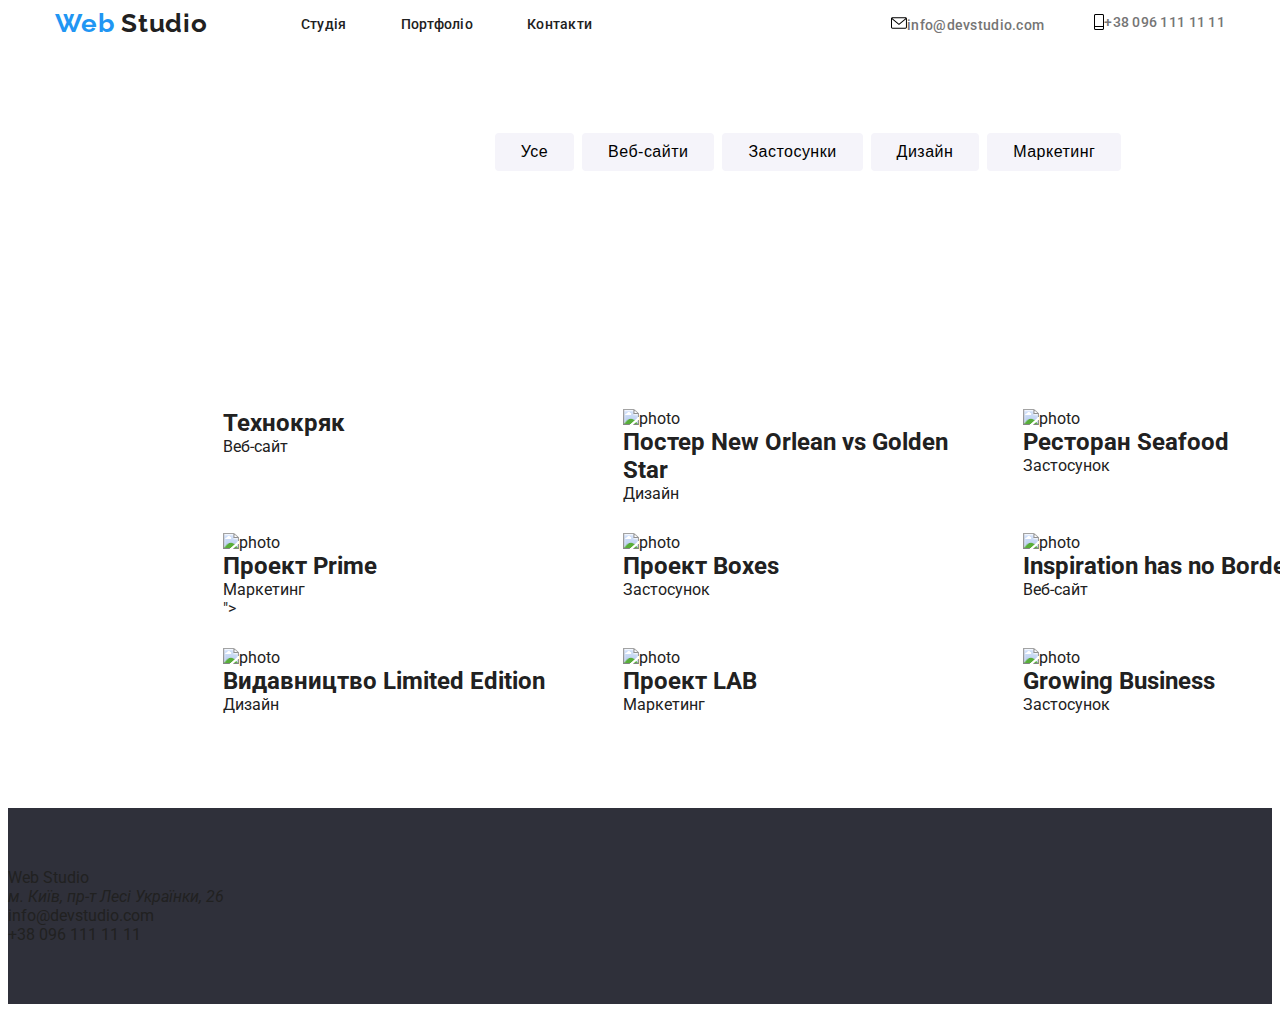
==== portfolio.html @ 1bd87826 "додає сас" ====
<!DOCTYPE html>
<html lang="en">
<head>
    <meta charset="UTF-8">
    <meta http-equiv="X-UA-Compatible" content="IE=edge">
    <meta name="viewport" content="width=device-width, initial-scale=1.0">
    <link rel="preconnect" href="https://fonts.googleapis.com">
    <link rel="preconnect" href="https://fonts.gstatic.com" crossorigin>
    <link href="https://fonts.googleapis.com/css2?family=Raleway:wght@700&family=Roboto:wght@400;500;700&display=swap" rel="stylesheet">
    <link rel="stylesheet" href="./css/main.min.css"> 
    <title>Portfolio</title>
</head>
<body>
    <!-- Шапка -->
    <head class="section header">
        <div class="container nav">
         <a class="logo" href="./"><span>Web</span> Studio</a>
         <nav>
            <ul class="nav-list">
             <li class="nav-item">
                 <a class="nav-link" href="./">Студія</a>
             </li>
             <li class="nav-item">
                 <a class="nav-link" href="./portfolio.html">Портфоліо</a>
             </li>
             <li class="nav-item">
                 <a class="nav-link" href="./">Контакти</a>
             </li>
            </ul>
         </nav>
         <ul  class="contacts-list">
             <li class="contact-item">
                 <a class="contact-link" href="">
                    <svg width="16" height="12" class="svg-icon">
                        <use href="./images/symbol-defs.svg#icon-email"></use>
                    </svg>
                    info@devstudio.com</a>
             </li>
             <li class="contact-item">
                 <a class="contact-link" href="">
                    <svg width="10" height="16" class="svg-icon">
                        <use href="./images/symbol-defs.svg#icon-phone"></use>
                    </svg>
                    +38 096 111 11 11</a>
             </li>
         </ul>
    
     
        </div>
     </head>
    <!-- Основне -->
  <main>
    <section>
        <div class="container">
            <ul class="filter">
                <li class="filter-item"> <button type="button" class="filter-btn">Усе</button></li>
                <li class="filter-item"><button type="button"  class="filter-btn">Веб-сайти</button></li> 
                <li class="filter-item"> <button type="button" class="filter-btn">Застосунки</button></li> 
                <li class="filter-item"> <button type="button" class="filter-btn">Дизайн</button></li>
                <li class="filter-item"> <button type="button" class="filter-btn">Маркетинг</button></li>
             </ul>
        </div>
        
       
    </section>
    <section>
        <div class="container">
        <ul class="examples">
        <li class="examples-link">
          <a href="">
           <div class="thumb">
            <img src="./images/notebook.jpg" alt="">
            <div class="overlay">
            <p class="overlay-text">
                Технокрик це сучасний майданчик поширення коронавірусу. 
Компанії використовують цю платформу для цифрового шпигунства та атак на захищені сервери конкурентів.
            </p>
            </div>
           </div>
           
            <h2>Технокряк</h2>
            <p >Веб-сайт</p>
          </a>
            
          
        </li>
        <li class="examples-link">
           <a href="">
             <img src="./images/basketball.jpg" alt="photo">
             <h2>Постер New Orlean vs Golden Star</h2>
             <p>Дизайн</p>
            </a>
           
        </li>
        <li class="examples-link">
        <a href=""> 
            <img src="./images/fish.jpg" alt="photo">
            <h2>Ресторан Seafood</h2>
            <p>Застосунок</p>
        </a>
           
        </li>        
        <li class="examples-link">
           <a href="">
           <img src="./images/headphones.jpg" alt="photo">
           <h2>Проект Prime</h2>
           <p>Маркетинг</p>"></a>
        </li> 
        <li class="examples-link">
    <a href="">
        <img src="./images/box.jpg" alt="photo">
        <h2>Проект Boxes</h2>
        <p>Застосунок</p>
    </a>
        </li>
        <li class="examples-link">
            <a href="">
                <img src="./images/laptop.jpg" alt="photo">
            <h2>Inspiration has no Borders</h2>
            <p>Веб-сайт</p>
            </a>
        </li>
        <li class="examples-link">
           <a href="">
            <img src="./images/book.jpg" alt="photo">
           <h2> Видавництво Limited Edition</h2>
            <p>Дизайн</p>
           </a>
        </li>
        <li class="examples-link">
            <a href="">
                <img src="./images/sale.jpg" alt="photo">
            <h2>Проект LAB</h2>
            <p>Маркетинг</p>
            </a>
        </li>
        <li class="examples-link">
            <a href="">
                <img src="./images/laptop2.jpg" alt="photo">
            <h2>Growing Business</h2>
            <p>Застосунок</p>
            </a>
        </li>
    </ul>
</div>
        
    </section>
  </main>
  <!-- Футер -->
  <footer>
    <a href="./"><span>Web</span> Studio</a>
    <address>м. Київ, пр-т Лесі Українки, 26</address>
    <ul>
        
        <li>
            <a href="mail:info@devstudio.com">info@devstudio.com</a>
        </li>
        <li>
            <a href="tel:+380961111111">+38 096 111 11 11</a>
        </li>
    </ul>
</footer>

</body>
</html>
---- css/main.min.css ----
:root{--accent-color: #2196F3;--primary-text-color: #212121;--secondary-text-color:#757575;--thirdly-text-color: #FFFFFF;--background-color:#2F303A;--svg:#AFB1B8;--card-border-line: #EEEEEE}body{font-family:"Roboto",sans-serif;color:var(--primary-text-color)}*,*::before,*::after{-webkit-box-sizing:border-box;box-sizing:border-box}h1,h2,h3,p,ul{padding:0;margin:0}a{text-decoration:none;margin:0;padding:0;color:var(--primary-text-color)}ul{list-style:none}img{display:block;max-width:100%;height:auto}.section{width:1600px;padding-top:94px;padding-bottom:94px}.container{width:1200px;padding-left:15px;padding-right:15px;margin-left:auto;margin-right:auto}.section.header{padding-top:24px;padding-bottom:25px}.container.nav{display:-webkit-box;display:-ms-flexbox;display:flex;-webkit-box-align:center;-ms-flex-align:center;align-items:center}.logo{font-family:"Raleway";font-style:normal;font-weight:700;font-size:26px;line-height:31px;letter-spacing:.03em;color:#212121}.logo span{color:var(--accent-color)}nav{margin-left:93px}.nav-list{display:-webkit-box;display:-ms-flexbox;display:flex}.nav-item:not(:first-child){margin-left:54px}.nav-link,.contact-link{font-style:normal;font-weight:500;font-size:14px;line-height:16px;letter-spacing:.02em;color:var(--primary-text-color);-webkit-transition:color 250ms cubic-bezier(0.4, 0, 0.2, 1) 250ms;transition:color 250ms cubic-bezier(0.4, 0, 0.2, 1) 250ms}.svg-icon{border-right:10px}.nav-link:hover,.nav-link:focus,.contact-link:hover,.contact-link:focus{color:var(--accent-color)}.contacts-list{display:-webkit-box;display:-ms-flexbox;display:flex;margin-left:auto}.contact-item:not(:first-child){margin-left:50px}.contact-link{color:var(--secondary-text-color);display:-webkit-inline-box;display:-ms-inline-flexbox;display:inline-flex}.hero{padding-top:200px;padding-bottom:200px;background-image:-webkit-gradient(linear, left bottom, left top, from(rgba(47, 48, 58, 0.4)), to(rgba(47, 48, 58, 0.4))),url(/images/images.hero/Img\ \(3\)\ \(1\).jpg);background-image:linear-gradient(0deg, rgba(47, 48, 58, 0.4), rgba(47, 48, 58, 0.4)),url(/images/images.hero/Img\ \(3\)\ \(1\).jpg);background-size:center}section{width:1600px;padding-top:94px;padding-bottom:94px}.hero,footer{background-color:var(--background-color)}.hero-title{font-style:normal;font-weight:900;font-size:44px;line-height:60px;text-align:center;letter-spacing:.06em;text-transform:uppercase;color:var(--thirdly-text-color)}.hero-button{display:-webkit-inline-box;display:-ms-inline-flexbox;display:inline-flex;background-color:var(--accent-color);color:var(--thirdly-text-color);font-weight:700;font-size:16px;line-height:30px;border:none;border-radius:4px;padding:10px 24px;cursor:pointer}.backdrop{z-index:3;position:fixed;top:0;left:0;width:100%;height:100%;background-color:rgba(0,0,0,.2)}.backdrop.is-hidden{opacity:0;pointer-events:none}.modal{position:absolute;top:50%;left:50%;-webkit-transform:translate(-50%, -50%);transform:translate(-50%, -50%);padding:40px;width:528px;height:581px;background-color:var(--thirdly-text-color)}.closebutton{background-color:var(--thirdly-text-color);border:1px solid rgba(0,0,0,.1);border-radius:50%;width:30px;height:30px;position:absolute;top:8px;right:8px}.svgclosebutton{width:11px;height:11px}.modal-title{font-weight:700;font-size:20px;line-height:23px;text-align:center;letter-spacing:.03em;margin-bottom:12px}.modal-icon{position:absolute;top:50%;left:15px}.fields{display:-webkit-box;display:-ms-flexbox;display:flex;-webkit-box-orient:vertical;-webkit-box-direction:normal;-ms-flex-direction:column;flex-direction:column}.field-item:focus-within .modal-icon,.field-item:focus-within label{fill:var(--accent-color)}.field-item:focus-within input,.field-item:focus-within textarea{border:1px solid var(--accent-color)}.field-item{position:relative;text-align:left;font-weight:400;font-size:12px;line-height:14px;letter-spacing:.01em;color:var(--secondary-text-color)}.field-item:not(:last-child){margin-bottom:16px}.field-item input{width:100%;height:40px;padding-left:42px;border:1px solid rgba(33,33,33,.2);border-radius:4px;outline:none}.field-item textarea{resize:none;width:100%;height:120px;padding:12px 16px;outline:none;border:1px solid rgba(33,33,33,.2);border-radius:4px}.checkbox-link{text-decoration:underline;color:var(--accent-color)}.checkbox input{-webkit-appearance:none;-moz-appearance:none;appearance:none}.checkbox-icon{border:1px solid var(--primary-text-color);border-radius:2px;fill:var(--thirdly-text-color)}.checkbox input:checked+.checkbox-icon{background-color:var(--accent-color);border:1px solid var(--accent-color)}.modallink{margin-top:20px}.modal-button{width:200px;height:50px;-webkit-box-shadow:0px 4px 4px rgba(0,0,0,.15);box-shadow:0px 4px 4px rgba(0,0,0,.15);border-radius:4px;background-color:var(--accent-color);border:none;margin-top:30px}.modalbuttontext{font-size:16px;line-height:30px;-webkit-box-align:center;-ms-flex-align:center;align-items:center;text-align:center;letter-spacing:.06em;color:var(--thirdly-text-color)}.fetures{display:-webkit-box;display:-ms-flexbox;display:flex;-webkit-box-pack:justify;-ms-flex-pack:justify;justify-content:space-between}.fetures-item{width:270px}.thumbwhatwedo{position:relative}.overlaywhatwedo{position:absolute;background-color:rgba(47,48,58,.8);color:var(--thirdly-text-color);bottom:0;width:100%;padding:27px}.overlaywhatwedo-text{font-size:14px;line-height:16px;text-align:center;letter-spacing:.03em}.work{display:-webkit-box;display:-ms-flexbox;display:flex;-ms-flex-wrap:wrap;flex-wrap:wrap;margin:-15px}.work-item{width:calc((100% - 90px)/3);margin:15px}.team{display:-webkit-box;display:-ms-flexbox;display:flex;-ms-flex-wrap:wrap;flex-wrap:wrap;margin:-15px}.team-members{width:calc((100% - 120px)/4);margin:15px}.team-members img{height:260px;width:270px}.sosialmedia{display:-webkit-box;display:-ms-flexbox;display:flex}.svglist{display:-webkit-inline-box;display:-ms-inline-flexbox;display:inline-flex;width:44px;height:44px;-webkit-box-pack:center;-ms-flex-pack:center;justify-content:center;-webkit-box-align:center;-ms-flex-align:center;align-items:center;border-radius:50%;background-color:#fff;color:#afb1b8;-webkit-box-orient:horizontal;-webkit-box-direction:normal;-ms-flex-direction:row;flex-direction:row;-webkit-transition:background-color 250ms cubic-bezier(0.4, 0, 0.2, 1),color 250ms cubic-bezier(0.4, 0, 0.2, 1) 250ms;transition:background-color 250ms cubic-bezier(0.4, 0, 0.2, 1),color 250ms cubic-bezier(0.4, 0, 0.2, 1) 250ms}.svgstyle{width:20px;height:20px;fill:currentColor}.svglist:hover,.svglist:focus{background-color:#2196f3;color:#fff}.customers-list{display:-webkit-box;display:-ms-flexbox;display:flex}.customers-link{width:170px;border:1px solid var(--svg);border-radius:4px;color:var(--svg);-webkit-box-orient:horizontal;-webkit-box-direction:normal;-ms-flex-direction:row;flex-direction:row}.customers-link:hover,.customers-link:focus{border:1px solid var(--accent-color)}footer{padding-top:60px;padding-bottom:60px}.filter{display:-webkit-box;display:-ms-flexbox;display:flex;-webkit-box-pack:center;-ms-flex-pack:center;justify-content:center;margin-bottom:50px}.filter-item:not(:last-child){margin-right:8px}.filter-btn{border-radius:4px;border:none;padding:6px 26px;font-weight:500;font-size:16px;line-height:26px;text-align:center;letter-spacing:.03em;background:#f5f4fa;-webkit-transition:background-color 250ms cubic-bezier(0.4, 0, 0.2, 1),color 250ms cubic-bezier(0.4, 0, 0.2, 1) 250ms;transition:background-color 250ms cubic-bezier(0.4, 0, 0.2, 1),color 250ms cubic-bezier(0.4, 0, 0.2, 1) 250ms}.filter-btn:hover,.filter-btn:focus{background:var(--accent-color);color:var(--thirdly-text-color);-webkit-box-shadow:0px 3px 1px rgba(0,0,0,.1),0px 1px 2px rgba(0,0,0,.08),0px 2px 2px rgba(0,0,0,.12);box-shadow:0px 3px 1px rgba(0,0,0,.1),0px 1px 2px rgba(0,0,0,.08),0px 2px 2px rgba(0,0,0,.12)}.examples{margin:-15px;display:-webkit-box;display:-ms-flexbox;display:flex;-ms-flex-wrap:wrap;flex-wrap:wrap}.examples-link{width:calc((100% - 90px)/3);margin:15px}.thumb{position:relative;overflow:hidden}.overlay{background-color:rgba(33,150,243,.9);padding:69px 24px;position:absolute;top:0;left:0;width:100%;height:100%;-webkit-transform:translateY(100%);transform:translateY(100%);-webkit-transition:-webkit-transform 250ms cubic-bezier(0.4, 0, 0.2, 1);transition:-webkit-transform 250ms cubic-bezier(0.4, 0, 0.2, 1);transition:transform 250ms cubic-bezier(0.4, 0, 0.2, 1);transition:transform 250ms cubic-bezier(0.4, 0, 0.2, 1), -webkit-transform 250ms cubic-bezier(0.4, 0, 0.2, 1)}.examples-link:hover .overlay,.examples-link:focus .overlay{-webkit-transform:translateY(0);transform:translateY(0)}.examples-link:hover .link-text,.examples-link:focus .link-text{-webkit-box-shadow:0px 1px 1px rgba(0,0,0,.12),0px 4px 4px rgba(0,0,0,.06),1px 4px 6px rgba(0,0,0,.16);box-shadow:0px 1px 1px rgba(0,0,0,.12),0px 4px 4px rgba(0,0,0,.06),1px 4px 6px rgba(0,0,0,.16)}.overlay-text{font-size:18px;line-height:28px;letter-spacing:.03em;color:var(--thirdly-text-color)}.link-text{padding:20px 24px;border-left:1px solid var(--card-border-line);border-right:1px solid var(--card-border-line);border-bottom:1px solid var(--card-border-line)}/*# sourceMappingURL=main.min.css.map */
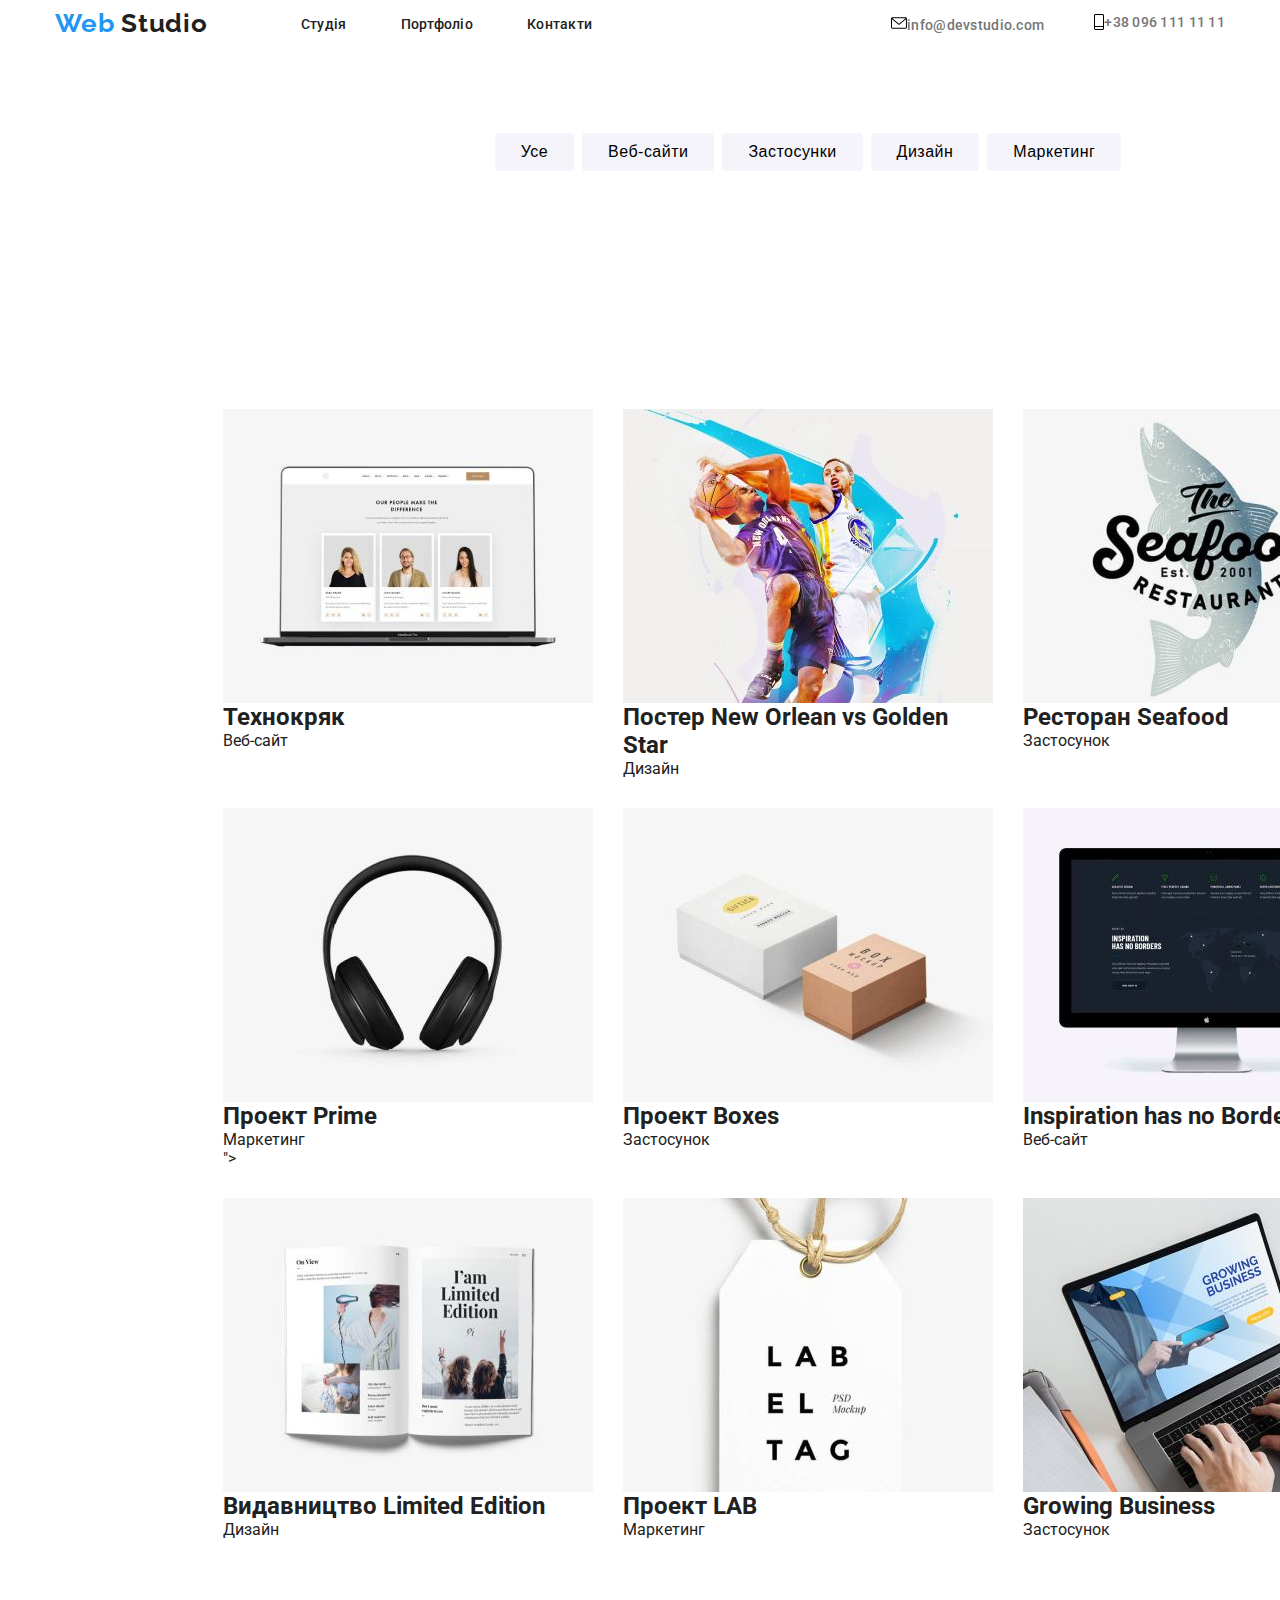
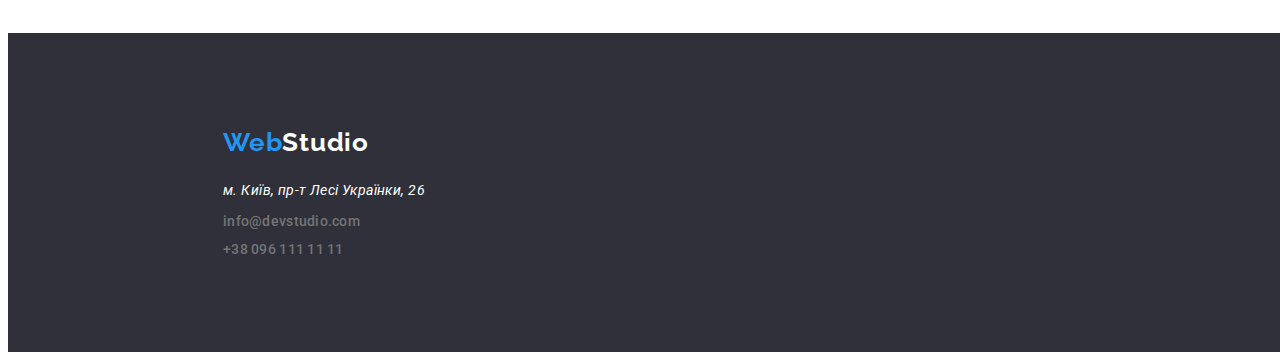
==== commit 79705e67: "додає футер" ====
--- a/portfolio.html
+++ b/portfolio.html
@@ -69,7 +69,7 @@
         <li class="examples-link">
           <a href="">
            <div class="thumb">
-            <img src="./images/notebook.jpg" alt="">
+            <img src="./images/Portfolio/notebook.jpg" alt="">
             <div class="overlay">
             <p class="overlay-text">
                 Технокрик це сучасний майданчик поширення коронавірусу. 
@@ -86,7 +86,7 @@
         </li>
         <li class="examples-link">
            <a href="">
-             <img src="./images/basketball.jpg" alt="photo">
+             <img src="./images/Portfolio/basketball.jpg" alt="photo">
              <h2>Постер New Orlean vs Golden Star</h2>
              <p>Дизайн</p>
             </a>
@@ -94,7 +94,7 @@
         </li>
         <li class="examples-link">
         <a href=""> 
-            <img src="./images/fish.jpg" alt="photo">
+            <img src="./images/Portfolio/fish.jpg" alt="photo">
             <h2>Ресторан Seafood</h2>
             <p>Застосунок</p>
         </a>
@@ -102,41 +102,41 @@
         </li>        
         <li class="examples-link">
            <a href="">
-           <img src="./images/headphones.jpg" alt="photo">
+           <img src="./images/Portfolio/headphones.jpg" alt="photo">
            <h2>Проект Prime</h2>
            <p>Маркетинг</p>"></a>
         </li> 
         <li class="examples-link">
     <a href="">
-        <img src="./images/box.jpg" alt="photo">
+        <img src="./images/Portfolio/box.jpg" alt="photo">
         <h2>Проект Boxes</h2>
         <p>Застосунок</p>
     </a>
         </li>
         <li class="examples-link">
             <a href="">
-                <img src="./images/laptop.jpg" alt="photo">
+                <img src="./images/Portfolio/laptop.jpg" alt="photo">
             <h2>Inspiration has no Borders</h2>
             <p>Веб-сайт</p>
             </a>
         </li>
         <li class="examples-link">
            <a href="">
-            <img src="./images/book.jpg" alt="photo">
+            <img src="./images/Portfolio/book.jpg" alt="photo">
            <h2> Видавництво Limited Edition</h2>
             <p>Дизайн</p>
            </a>
         </li>
         <li class="examples-link">
             <a href="">
-                <img src="./images/sale.jpg" alt="photo">
+                <img src="./images/Portfolio/sale.jpg" alt="photo">
             <h2>Проект LAB</h2>
             <p>Маркетинг</p>
             </a>
         </li>
         <li class="examples-link">
             <a href="">
-                <img src="./images/laptop2.jpg" alt="photo">
+                <img src="./images/Portfolio/laptop2.jpg" alt="photo">
             <h2>Growing Business</h2>
             <p>Застосунок</p>
             </a>
@@ -147,19 +147,20 @@
     </section>
   </main>
   <!-- Футер -->
-  <footer>
-    <a href="./"><span>Web</span> Studio</a>
+  <footer class="section footer">
+    <div class="container footer-items">
+        <div class="footer-contacts">
+        <a class="logo" href="./"><span>Web</span>Studio</a>
     <address>м. Київ, пр-т Лесі Українки, 26</address>
-    <ul>
-        
-        <li>
-            <a href="mail:info@devstudio.com">info@devstudio.com</a>
+    <ul class="contacts-list">    
+        <li class="contact-item">
+            <a class="contact-link" href="mail:info@devstudio.com">info@devstudio.com</a>
         </li>
-        <li>
-            <a href="tel:+380961111111">+38 096 111 11 11</a>
+        <li class="contact-item">
+            <a class="contact-link" href="tel:+380961111111">+38 096 111 11 11</a>
         </li>
     </ul>
-</footer>
+        </div>
 
 </body>
 </html>--- a/css/main.min.css
+++ b/css/main.min.css
@@ -1 +1 @@
-:root{--accent-color: #2196F3;--primary-text-color: #212121;--secondary-text-color:#757575;--thirdly-text-color: #FFFFFF;--background-color:#2F303A;--svg:#AFB1B8;--card-border-line: #EEEEEE}body{font-family:"Roboto",sans-serif;color:var(--primary-text-color)}*,*::before,*::after{-webkit-box-sizing:border-box;box-sizing:border-box}h1,h2,h3,p,ul{padding:0;margin:0}a{text-decoration:none;margin:0;padding:0;color:var(--primary-text-color)}ul{list-style:none}img{display:block;max-width:100%;height:auto}.section{width:1600px;padding-top:94px;padding-bottom:94px}.container{width:1200px;padding-left:15px;padding-right:15px;margin-left:auto;margin-right:auto}.section.header{padding-top:24px;padding-bottom:25px}.container.nav{display:-webkit-box;display:-ms-flexbox;display:flex;-webkit-box-align:center;-ms-flex-align:center;align-items:center}.logo{font-family:"Raleway";font-style:normal;font-weight:700;font-size:26px;line-height:31px;letter-spacing:.03em;color:#212121}.logo span{color:var(--accent-color)}nav{margin-left:93px}.nav-list{display:-webkit-box;display:-ms-flexbox;display:flex}.nav-item:not(:first-child){margin-left:54px}.nav-link,.contact-link{font-style:normal;font-weight:500;font-size:14px;line-height:16px;letter-spacing:.02em;color:var(--primary-text-color);-webkit-transition:color 250ms cubic-bezier(0.4, 0, 0.2, 1) 250ms;transition:color 250ms cubic-bezier(0.4, 0, 0.2, 1) 250ms}.svg-icon{border-right:10px}.nav-link:hover,.nav-link:focus,.contact-link:hover,.contact-link:focus{color:var(--accent-color)}.contacts-list{display:-webkit-box;display:-ms-flexbox;display:flex;margin-left:auto}.contact-item:not(:first-child){margin-left:50px}.contact-link{color:var(--secondary-text-color);display:-webkit-inline-box;display:-ms-inline-flexbox;display:inline-flex}.hero{padding-top:200px;padding-bottom:200px;background-image:-webkit-gradient(linear, left bottom, left top, from(rgba(47, 48, 58, 0.4)), to(rgba(47, 48, 58, 0.4))),url(/images/images.hero/Img\ \(3\)\ \(1\).jpg);background-image:linear-gradient(0deg, rgba(47, 48, 58, 0.4), rgba(47, 48, 58, 0.4)),url(/images/images.hero/Img\ \(3\)\ \(1\).jpg);background-size:center}section{width:1600px;padding-top:94px;padding-bottom:94px}.hero,footer{background-color:var(--background-color)}.hero-title{font-style:normal;font-weight:900;font-size:44px;line-height:60px;text-align:center;letter-spacing:.06em;text-transform:uppercase;color:var(--thirdly-text-color)}.hero-button{display:-webkit-inline-box;display:-ms-inline-flexbox;display:inline-flex;background-color:var(--accent-color);color:var(--thirdly-text-color);font-weight:700;font-size:16px;line-height:30px;border:none;border-radius:4px;padding:10px 24px;cursor:pointer}.backdrop{z-index:3;position:fixed;top:0;left:0;width:100%;height:100%;background-color:rgba(0,0,0,.2)}.backdrop.is-hidden{opacity:0;pointer-events:none}.modal{position:absolute;top:50%;left:50%;-webkit-transform:translate(-50%, -50%);transform:translate(-50%, -50%);padding:40px;width:528px;height:581px;background-color:var(--thirdly-text-color)}.closebutton{background-color:var(--thirdly-text-color);border:1px solid rgba(0,0,0,.1);border-radius:50%;width:30px;height:30px;position:absolute;top:8px;right:8px}.svgclosebutton{width:11px;height:11px}.modal-title{font-weight:700;font-size:20px;line-height:23px;text-align:center;letter-spacing:.03em;margin-bottom:12px}.modal-icon{position:absolute;top:50%;left:15px}.fields{display:-webkit-box;display:-ms-flexbox;display:flex;-webkit-box-orient:vertical;-webkit-box-direction:normal;-ms-flex-direction:column;flex-direction:column}.field-item:focus-within .modal-icon,.field-item:focus-within label{fill:var(--accent-color)}.field-item:focus-within input,.field-item:focus-within textarea{border:1px solid var(--accent-color)}.field-item{position:relative;text-align:left;font-weight:400;font-size:12px;line-height:14px;letter-spacing:.01em;color:var(--secondary-text-color)}.field-item:not(:last-child){margin-bottom:16px}.field-item input{width:100%;height:40px;padding-left:42px;border:1px solid rgba(33,33,33,.2);border-radius:4px;outline:none}.field-item textarea{resize:none;width:100%;height:120px;padding:12px 16px;outline:none;border:1px solid rgba(33,33,33,.2);border-radius:4px}.checkbox-link{text-decoration:underline;color:var(--accent-color)}.checkbox input{-webkit-appearance:none;-moz-appearance:none;appearance:none}.checkbox-icon{border:1px solid var(--primary-text-color);border-radius:2px;fill:var(--thirdly-text-color)}.checkbox input:checked+.checkbox-icon{background-color:var(--accent-color);border:1px solid var(--accent-color)}.modallink{margin-top:20px}.modal-button{width:200px;height:50px;-webkit-box-shadow:0px 4px 4px rgba(0,0,0,.15);box-shadow:0px 4px 4px rgba(0,0,0,.15);border-radius:4px;background-color:var(--accent-color);border:none;margin-top:30px}.modalbuttontext{font-size:16px;line-height:30px;-webkit-box-align:center;-ms-flex-align:center;align-items:center;text-align:center;letter-spacing:.06em;color:var(--thirdly-text-color)}.fetures{display:-webkit-box;display:-ms-flexbox;display:flex;-webkit-box-pack:justify;-ms-flex-pack:justify;justify-content:space-between}.fetures-item{width:270px}.thumbwhatwedo{position:relative}.overlaywhatwedo{position:absolute;background-color:rgba(47,48,58,.8);color:var(--thirdly-text-color);bottom:0;width:100%;padding:27px}.overlaywhatwedo-text{font-size:14px;line-height:16px;text-align:center;letter-spacing:.03em}.work{display:-webkit-box;display:-ms-flexbox;display:flex;-ms-flex-wrap:wrap;flex-wrap:wrap;margin:-15px}.work-item{width:calc((100% - 90px)/3);margin:15px}.team{display:-webkit-box;display:-ms-flexbox;display:flex;-ms-flex-wrap:wrap;flex-wrap:wrap;margin:-15px}.team-members{width:calc((100% - 120px)/4);margin:15px}.team-members img{height:260px;width:270px}.sosialmedia{display:-webkit-box;display:-ms-flexbox;display:flex}.svglist{display:-webkit-inline-box;display:-ms-inline-flexbox;display:inline-flex;width:44px;height:44px;-webkit-box-pack:center;-ms-flex-pack:center;justify-content:center;-webkit-box-align:center;-ms-flex-align:center;align-items:center;border-radius:50%;background-color:#fff;color:#afb1b8;-webkit-box-orient:horizontal;-webkit-box-direction:normal;-ms-flex-direction:row;flex-direction:row;-webkit-transition:background-color 250ms cubic-bezier(0.4, 0, 0.2, 1),color 250ms cubic-bezier(0.4, 0, 0.2, 1) 250ms;transition:background-color 250ms cubic-bezier(0.4, 0, 0.2, 1),color 250ms cubic-bezier(0.4, 0, 0.2, 1) 250ms}.svgstyle{width:20px;height:20px;fill:currentColor}.svglist:hover,.svglist:focus{background-color:#2196f3;color:#fff}.customers-list{display:-webkit-box;display:-ms-flexbox;display:flex}.customers-link{width:170px;border:1px solid var(--svg);border-radius:4px;color:var(--svg);-webkit-box-orient:horizontal;-webkit-box-direction:normal;-ms-flex-direction:row;flex-direction:row}.customers-link:hover,.customers-link:focus{border:1px solid var(--accent-color)}footer{padding-top:60px;padding-bottom:60px}.filter{display:-webkit-box;display:-ms-flexbox;display:flex;-webkit-box-pack:center;-ms-flex-pack:center;justify-content:center;margin-bottom:50px}.filter-item:not(:last-child){margin-right:8px}.filter-btn{border-radius:4px;border:none;padding:6px 26px;font-weight:500;font-size:16px;line-height:26px;text-align:center;letter-spacing:.03em;background:#f5f4fa;-webkit-transition:background-color 250ms cubic-bezier(0.4, 0, 0.2, 1),color 250ms cubic-bezier(0.4, 0, 0.2, 1) 250ms;transition:background-color 250ms cubic-bezier(0.4, 0, 0.2, 1),color 250ms cubic-bezier(0.4, 0, 0.2, 1) 250ms}.filter-btn:hover,.filter-btn:focus{background:var(--accent-color);color:var(--thirdly-text-color);-webkit-box-shadow:0px 3px 1px rgba(0,0,0,.1),0px 1px 2px rgba(0,0,0,.08),0px 2px 2px rgba(0,0,0,.12);box-shadow:0px 3px 1px rgba(0,0,0,.1),0px 1px 2px rgba(0,0,0,.08),0px 2px 2px rgba(0,0,0,.12)}.examples{margin:-15px;display:-webkit-box;display:-ms-flexbox;display:flex;-ms-flex-wrap:wrap;flex-wrap:wrap}.examples-link{width:calc((100% - 90px)/3);margin:15px}.thumb{position:relative;overflow:hidden}.overlay{background-color:rgba(33,150,243,.9);padding:69px 24px;position:absolute;top:0;left:0;width:100%;height:100%;-webkit-transform:translateY(100%);transform:translateY(100%);-webkit-transition:-webkit-transform 250ms cubic-bezier(0.4, 0, 0.2, 1);transition:-webkit-transform 250ms cubic-bezier(0.4, 0, 0.2, 1);transition:transform 250ms cubic-bezier(0.4, 0, 0.2, 1);transition:transform 250ms cubic-bezier(0.4, 0, 0.2, 1), -webkit-transform 250ms cubic-bezier(0.4, 0, 0.2, 1)}.examples-link:hover .overlay,.examples-link:focus .overlay{-webkit-transform:translateY(0);transform:translateY(0)}.examples-link:hover .link-text,.examples-link:focus .link-text{-webkit-box-shadow:0px 1px 1px rgba(0,0,0,.12),0px 4px 4px rgba(0,0,0,.06),1px 4px 6px rgba(0,0,0,.16);box-shadow:0px 1px 1px rgba(0,0,0,.12),0px 4px 4px rgba(0,0,0,.06),1px 4px 6px rgba(0,0,0,.16)}.overlay-text{font-size:18px;line-height:28px;letter-spacing:.03em;color:var(--thirdly-text-color)}.link-text{padding:20px 24px;border-left:1px solid var(--card-border-line);border-right:1px solid var(--card-border-line);border-bottom:1px solid var(--card-border-line)}/*# sourceMappingURL=main.min.css.map */+:root{--accent-color: #2196F3;--primary-text-color: #212121;--secondary-text-color:#757575;--thirdly-text-color: #FFFFFF;--background-color:#2F303A;--svg:#AFB1B8;--card-border-line: #EEEEEE}body{font-family:"Roboto",sans-serif;color:var(--primary-text-color)}*,*::before,*::after{-webkit-box-sizing:border-box;box-sizing:border-box}h1,h2,h3,p,ul{padding:0;margin:0}a{text-decoration:none;margin:0;padding:0;color:var(--primary-text-color)}ul{list-style:none}img{display:block;max-width:100%;height:auto}.section{width:1600px;padding-top:94px;padding-bottom:94px}.container{width:1200px;padding-left:15px;padding-right:15px;margin-left:auto;margin-right:auto}.section.header{padding-top:24px;padding-bottom:25px}.container.nav{display:-webkit-box;display:-ms-flexbox;display:flex;-webkit-box-align:center;-ms-flex-align:center;align-items:center}.logo{font-family:"Raleway";font-style:normal;font-weight:700;font-size:26px;line-height:31px;letter-spacing:.03em;color:#212121}.logo span{color:var(--accent-color)}nav{margin-left:93px}.nav-list{display:-webkit-box;display:-ms-flexbox;display:flex}.nav-item:not(:first-child){margin-left:54px}.nav-link,.contact-link{font-style:normal;font-weight:500;font-size:14px;line-height:16px;letter-spacing:.02em;color:var(--primary-text-color);-webkit-transition:color 250ms cubic-bezier(0.4, 0, 0.2, 1) 250ms;transition:color 250ms cubic-bezier(0.4, 0, 0.2, 1) 250ms}.svg-icon{border-right:10px}.nav-link:hover,.nav-link:focus,.contact-link:hover,.contact-link:focus{color:var(--accent-color)}.contacts-list{display:-webkit-box;display:-ms-flexbox;display:flex;margin-left:auto}.contact-item:not(:first-child){margin-left:50px}.contact-link{color:var(--secondary-text-color);display:-webkit-inline-box;display:-ms-inline-flexbox;display:inline-flex}.hero{padding-top:200px;padding-bottom:200px;background-image:-webkit-gradient(linear, left bottom, left top, from(rgba(47, 48, 58, 0.4)), to(rgba(47, 48, 58, 0.4))),url(/images/images.hero/Img\ \(3\)\ \(1\).jpg);background-image:linear-gradient(0deg, rgba(47, 48, 58, 0.4), rgba(47, 48, 58, 0.4)),url(/images/images.hero/Img\ \(3\)\ \(1\).jpg);background-size:center}section{width:1600px;padding-top:94px;padding-bottom:94px}.hero,footer{background-color:var(--background-color)}.hero-title{font-style:normal;font-weight:900;font-size:44px;line-height:60px;text-align:center;letter-spacing:.06em;text-transform:uppercase;color:var(--thirdly-text-color)}.hero-button{display:-webkit-inline-box;display:-ms-inline-flexbox;display:inline-flex;background-color:var(--accent-color);color:var(--thirdly-text-color);font-weight:700;font-size:16px;line-height:30px;border:none;border-radius:4px;padding:10px 24px;cursor:pointer}.backdrop{z-index:3;position:fixed;top:0;left:0;width:100%;height:100%;background-color:rgba(0,0,0,.2)}.backdrop.is-hidden{opacity:0;pointer-events:none}.modal{position:absolute;top:50%;left:50%;-webkit-transform:translate(-50%, -50%);transform:translate(-50%, -50%);padding:40px;width:528px;height:581px;background-color:var(--thirdly-text-color)}.closebutton{background-color:var(--thirdly-text-color);border:1px solid rgba(0,0,0,.1);border-radius:50%;width:30px;height:30px;position:absolute;top:8px;right:8px}.svgclosebutton{width:11px;height:11px}.modal-title{font-weight:700;font-size:20px;line-height:23px;text-align:center;letter-spacing:.03em;margin-bottom:12px}.modal-icon{position:absolute;top:50%;left:15px}.fields{display:-webkit-box;display:-ms-flexbox;display:flex;-webkit-box-orient:vertical;-webkit-box-direction:normal;-ms-flex-direction:column;flex-direction:column}.field-item:focus-within .modal-icon,.field-item:focus-within label{fill:var(--accent-color)}.field-item:focus-within input,.field-item:focus-within textarea{border:1px solid var(--accent-color)}.field-item{position:relative;text-align:left;font-weight:400;font-size:12px;line-height:14px;letter-spacing:.01em;color:var(--secondary-text-color)}.field-item:not(:last-child){margin-bottom:16px}.field-item input{width:100%;height:40px;padding-left:42px;border:1px solid rgba(33,33,33,.2);border-radius:4px;outline:none}.field-item textarea{resize:none;width:100%;height:120px;padding:12px 16px;outline:none;border:1px solid rgba(33,33,33,.2);border-radius:4px}.checkbox-link{text-decoration:underline;color:var(--accent-color)}.checkbox input{-webkit-appearance:none;-moz-appearance:none;appearance:none}.checkbox-icon{border:1px solid var(--primary-text-color);border-radius:2px;fill:var(--thirdly-text-color)}.checkbox input:checked+.checkbox-icon{background-color:var(--accent-color);border:1px solid var(--accent-color)}.modallink{margin-top:20px}.modal-button{width:200px;height:50px;-webkit-box-shadow:0px 4px 4px rgba(0,0,0,.15);box-shadow:0px 4px 4px rgba(0,0,0,.15);border-radius:4px;background-color:var(--accent-color);border:none;margin-top:30px}.modalbuttontext{font-size:16px;line-height:30px;-webkit-box-align:center;-ms-flex-align:center;align-items:center;text-align:center;letter-spacing:.06em;color:var(--thirdly-text-color)}.fetures{display:-webkit-box;display:-ms-flexbox;display:flex;-webkit-box-pack:justify;-ms-flex-pack:justify;justify-content:space-between}.fetures-item{width:270px}.thumbwhatwedo{position:relative}.overlaywhatwedo{position:absolute;background-color:rgba(47,48,58,.8);color:var(--thirdly-text-color);bottom:0;width:100%;padding:27px}.overlaywhatwedo-text{font-size:14px;line-height:16px;text-align:center;letter-spacing:.03em}.work{display:-webkit-box;display:-ms-flexbox;display:flex;-ms-flex-wrap:wrap;flex-wrap:wrap;margin:-15px}.work-item{width:calc((100% - 90px)/3);margin:15px}.team{display:-webkit-box;display:-ms-flexbox;display:flex;-ms-flex-wrap:wrap;flex-wrap:wrap;margin:-15px}.team-members{width:calc((100% - 120px)/4);margin:15px}.team-members img{height:260px;width:270px}.sosialmedia{display:-webkit-box;display:-ms-flexbox;display:flex}.svglist{display:-webkit-inline-box;display:-ms-inline-flexbox;display:inline-flex;width:44px;height:44px;-webkit-box-pack:center;-ms-flex-pack:center;justify-content:center;-webkit-box-align:center;-ms-flex-align:center;align-items:center;border-radius:50%;background-color:#fff;color:#afb1b8;-webkit-box-orient:horizontal;-webkit-box-direction:normal;-ms-flex-direction:row;flex-direction:row;-webkit-transition:background-color 250ms cubic-bezier(0.4, 0, 0.2, 1),color 250ms cubic-bezier(0.4, 0, 0.2, 1) 250ms;transition:background-color 250ms cubic-bezier(0.4, 0, 0.2, 1),color 250ms cubic-bezier(0.4, 0, 0.2, 1) 250ms}.svgstyle{width:20px;height:20px;fill:currentColor}.svglist:hover,.svglist:focus{background-color:#2196f3;color:#fff}.customers-list{display:-webkit-box;display:-ms-flexbox;display:flex}.customers-link{width:170px;border:1px solid var(--svg);border-radius:4px;color:var(--svg);-webkit-box-orient:horizontal;-webkit-box-direction:normal;-ms-flex-direction:row;flex-direction:row}.customers-link:hover,.customers-link:focus{border:1px solid var(--accent-color)}footer{padding-top:60px;padding-bottom:60px}.footer-items{display:-webkit-box;display:-ms-flexbox;display:flex;-webkit-box-align:baseline;-ms-flex-align:baseline;align-items:baseline}.footer .logo{color:var(--thirdly-text-color)}address{font-size:14px;line-height:24px;letter-spacing:.03em;color:var(--thirdly-text-color);margin-top:20px}.footer .contacts-list{display:block;margin-top:9px}.footer .contact-item:last-child{margin-left:0;margin-top:9px}.footer-contacts{margin-right:70px}.join-networks{color:var(--thirdly-text-color);font-size:14px;line-height:1.2;font-weight:700;text-transform:uppercase}.networks-list{display:-webkit-box;display:-ms-flexbox;display:flex}.networks-link{-webkit-box-pack:center;-ms-flex-pack:center;justify-content:center;-webkit-box-align:center;-ms-flex-align:center;align-items:center;display:-webkit-inline-box;display:-ms-inline-flexbox;display:inline-flex;width:44px;height:44px;border-radius:50%;background-color:rgba(255,255,255,.1);color:#fff;margin-top:20px;-webkit-transition:background-color 250ms cubic-bezier(0.4, 0, 0.2, 1);transition:background-color 250ms cubic-bezier(0.4, 0, 0.2, 1)}.networks-link:not(:first-child){margin-left:10px}.networks-icon{width:20px;height:20px;fill:currentColor}.networks-link:hover,.networks-link:focus{background-color:#2196f3}.footertext{color:var(--thirdly-text-color)}.footer-input{width:450px;height:50px;border-radius:4px;background-color:var(--background-color);border-color:rgba(255,255,255,.3);-webkit-box-shadow:0px 4px 4px rgba(0,0,0,.15);box-shadow:0px 4px 4px rgba(0,0,0,.15);display:-webkit-box;display:-ms-flexbox;display:flex;margin-top:20px;margin-bottom:20px}input::-webkit-input-placeholder{left:17px}input::-moz-placeholder{left:17px}input:-ms-input-placeholder{left:17px}input::-ms-input-placeholder{left:17px}input::placeholder{left:17px}.footer-button{width:200px;height:50px;background:var(--accent-color);-webkit-box-shadow:0px 4px 4px rgba(0,0,0,.15);box-shadow:0px 4px 4px rgba(0,0,0,.15);border-radius:4px;border:none;color:var(--thirdly-text-color)}.filter{display:-webkit-box;display:-ms-flexbox;display:flex;-webkit-box-pack:center;-ms-flex-pack:center;justify-content:center;margin-bottom:50px}.filter-item:not(:last-child){margin-right:8px}.filter-btn{border-radius:4px;border:none;padding:6px 26px;font-weight:500;font-size:16px;line-height:26px;text-align:center;letter-spacing:.03em;background:#f5f4fa;-webkit-transition:background-color 250ms cubic-bezier(0.4, 0, 0.2, 1),color 250ms cubic-bezier(0.4, 0, 0.2, 1) 250ms;transition:background-color 250ms cubic-bezier(0.4, 0, 0.2, 1),color 250ms cubic-bezier(0.4, 0, 0.2, 1) 250ms}.filter-btn:hover,.filter-btn:focus{background:var(--accent-color);color:var(--thirdly-text-color);-webkit-box-shadow:0px 3px 1px rgba(0,0,0,.1),0px 1px 2px rgba(0,0,0,.08),0px 2px 2px rgba(0,0,0,.12);box-shadow:0px 3px 1px rgba(0,0,0,.1),0px 1px 2px rgba(0,0,0,.08),0px 2px 2px rgba(0,0,0,.12)}.examples{margin:-15px;display:-webkit-box;display:-ms-flexbox;display:flex;-ms-flex-wrap:wrap;flex-wrap:wrap}.examples-link{width:calc((100% - 90px)/3);margin:15px}.thumb{position:relative;overflow:hidden}.overlay{background-color:rgba(33,150,243,.9);padding:69px 24px;position:absolute;top:0;left:0;width:100%;height:100%;-webkit-transform:translateY(100%);transform:translateY(100%);-webkit-transition:-webkit-transform 250ms cubic-bezier(0.4, 0, 0.2, 1);transition:-webkit-transform 250ms cubic-bezier(0.4, 0, 0.2, 1);transition:transform 250ms cubic-bezier(0.4, 0, 0.2, 1);transition:transform 250ms cubic-bezier(0.4, 0, 0.2, 1), -webkit-transform 250ms cubic-bezier(0.4, 0, 0.2, 1)}.examples-link:hover .overlay,.examples-link:focus .overlay{-webkit-transform:translateY(0);transform:translateY(0)}.examples-link:hover .link-text,.examples-link:focus .link-text{-webkit-box-shadow:0px 1px 1px rgba(0,0,0,.12),0px 4px 4px rgba(0,0,0,.06),1px 4px 6px rgba(0,0,0,.16);box-shadow:0px 1px 1px rgba(0,0,0,.12),0px 4px 4px rgba(0,0,0,.06),1px 4px 6px rgba(0,0,0,.16)}.overlay-text{font-size:18px;line-height:28px;letter-spacing:.03em;color:var(--thirdly-text-color)}.link-text{padding:20px 24px;border-left:1px solid var(--card-border-line);border-right:1px solid var(--card-border-line);border-bottom:1px solid var(--card-border-line)}/*# sourceMappingURL=main.min.css.map */